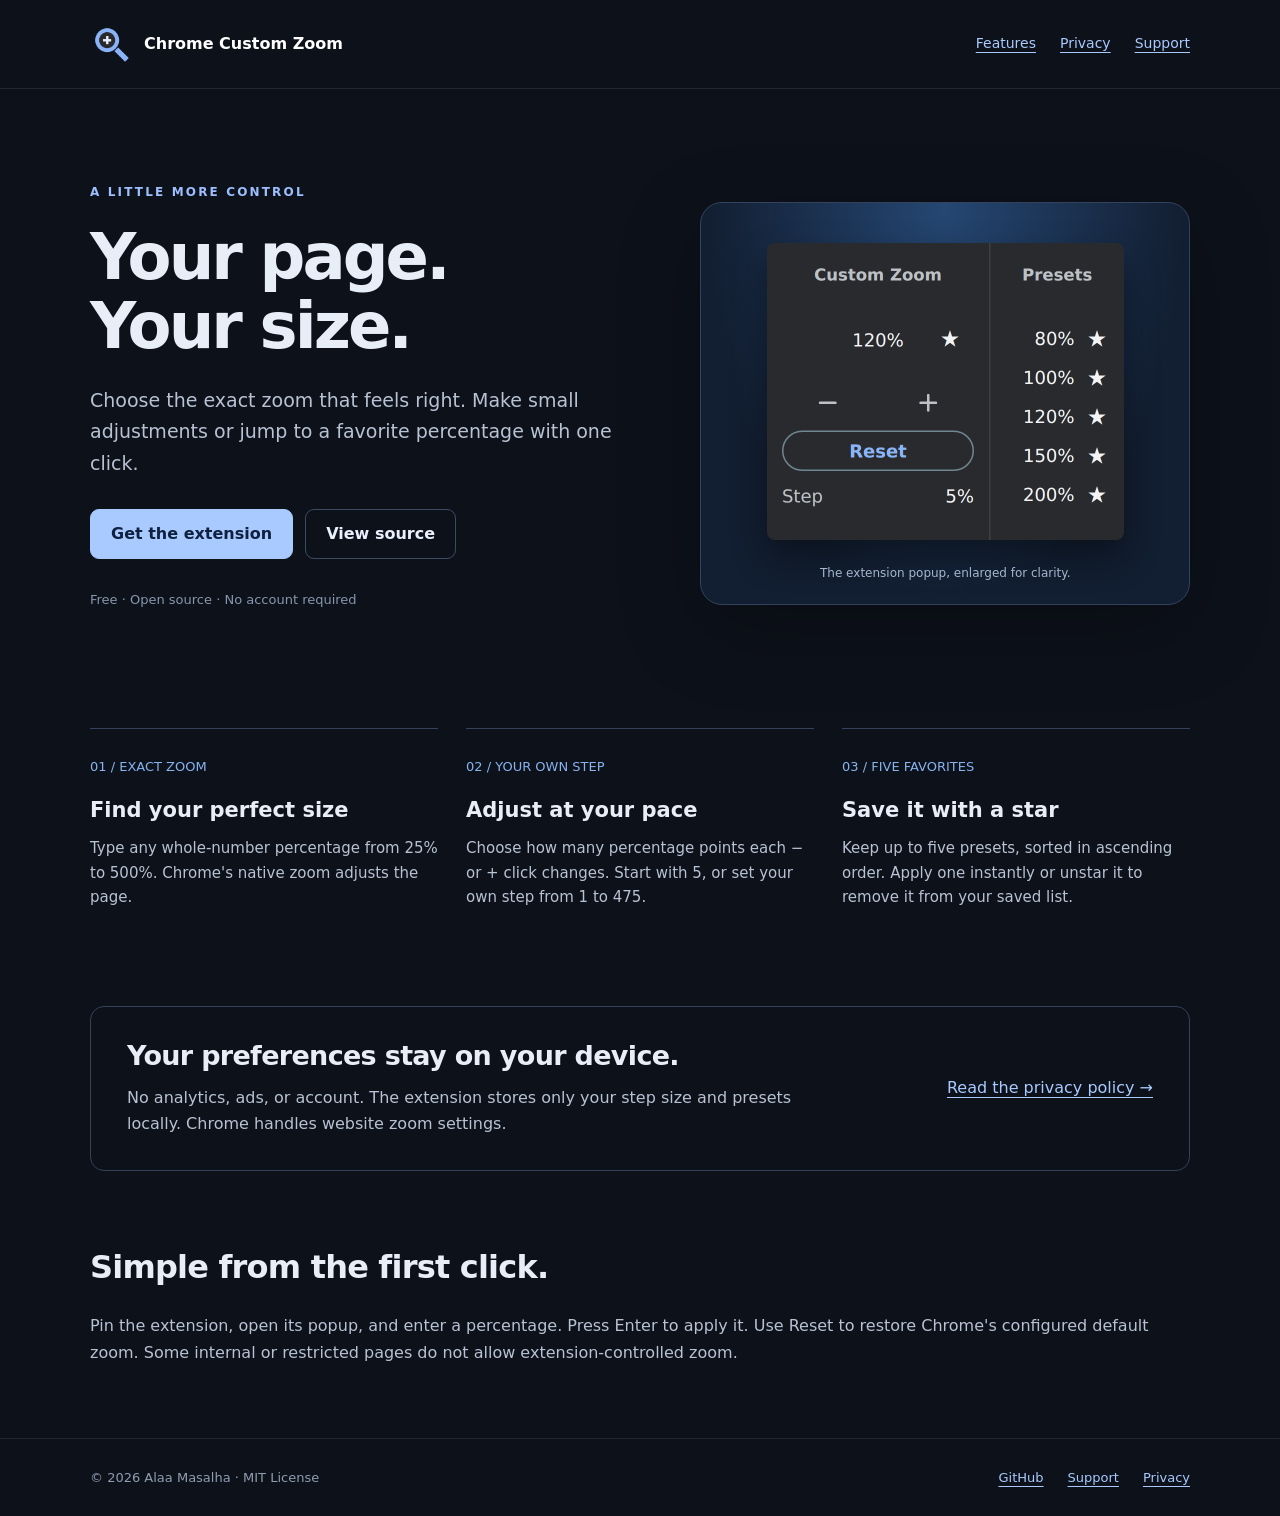
==== docs/index.html @ 572bd313 "Prepare Custom Zoom 1.1.1 for Chrome Web Store submission Update documentation and manifest metadata" ====
<!doctype html>
<html lang="en">
<head>
  <meta charset="utf-8">
  <meta name="viewport" content="width=device-width, initial-scale=1">
  <meta name="description" content="Exact page zoom, adjustable steps, and five favorite presets in a compact Chrome extension. Free, open source, and local.">
  <title>Chrome Custom Zoom — Your page, your size</title>
  <link rel="icon" type="image/png" href="assets/icon.png">
  <link rel="stylesheet" href="styles.css">
</head>
<body>
  <header><div class="wrap nav">
    <a class="brand" href="./"><img src="assets/icon.png" alt="" width="42" height="42"><span>Chrome Custom Zoom</span></a>
    <nav aria-label="Main navigation"><a href="#features">Features</a><a href="privacy.html">Privacy</a><a href="https://github.com/masalha-alaa/chrome-custom-zoom/issues">Support</a></nav>
  </div></header>
  <main>
    <section class="hero wrap">
      <div>
        <div class="eyebrow">A little more control</div>
        <h1>Your page.<br>Your size.</h1>
        <p class="lead">Choose the exact zoom that feels right. Make small adjustments or jump to a favorite percentage with one click.</p>
        <div class="buttons"><a class="button primary" href="https://github.com/masalha-alaa/chrome-custom-zoom#install-locally">Get the extension</a><a class="button" href="https://github.com/masalha-alaa/chrome-custom-zoom">View source</a></div>
        <p class="fine">Free · Open source · No account required</p>
      </div>
      <figure class="showcase"><img src="assets/popup.png" alt="The Custom Zoom popup at 120 percent, a 5 point step, and five sorted presets" width="714" height="594"><figcaption>The extension popup, enlarged for clarity.</figcaption></figure>
    </section>
    <section class="features wrap" id="features" aria-label="Features">
      <article class="card"><span class="number">01 / EXACT ZOOM</span><h3>Find your perfect size</h3><p>Type any whole-number percentage from 25% to 500%. Chrome's native zoom adjusts the page.</p></article>
      <article class="card"><span class="number">02 / YOUR OWN STEP</span><h3>Adjust at your pace</h3><p>Choose how many percentage points each − or + click changes. Start with 5, or set your own step from 1 to 475.</p></article>
      <article class="card"><span class="number">03 / FIVE FAVORITES</span><h3>Save it with a star</h3><p>Keep up to five presets, sorted in ascending order. Apply one instantly or unstar it to remove it from your saved list.</p></article>
    </section>
    <section class="privacy-callout wrap"><div><h2>Your preferences stay on your device.</h2><p>No analytics, ads, or account. The extension stores only your step size and presets locally. Chrome handles website zoom settings.</p></div><a href="privacy.html">Read the privacy policy →</a></section>
    <section class="wrap" style="padding-bottom:56px"><h2>Simple from the first click.</h2><p>Pin the extension, open its popup, and enter a percentage. Press Enter to apply it. Use Reset to restore Chrome's configured default zoom. Some internal or restricted pages do not allow extension-controlled zoom.</p></section>
  </main>
  <footer><div class="wrap footer-inner"><span>© 2026 Alaa Masalha · MIT License</span><div><a href="https://github.com/masalha-alaa/chrome-custom-zoom">GitHub</a><a href="https://github.com/masalha-alaa/chrome-custom-zoom/issues">Support</a><a href="privacy.html">Privacy</a></div></div></footer>
</body>
</html>
---- docs/styles.css ----
:root{color-scheme:dark;font:16px/1.65 system-ui,-apple-system,BlinkMacSystemFont,"Segoe UI",sans-serif;color:#e8eef7;background:#0d111a}*{box-sizing:border-box}body{margin:0}a{color:#a9caff;text-underline-offset:4px}a:hover{color:#fff}a:focus-visible{outline:2px solid #a9caff;outline-offset:5px}img{max-width:100%;height:auto}.wrap{width:min(1100px,calc(100% - 48px));margin:auto}header{border-bottom:1px solid #ffffff16}.nav{min-height:88px;display:flex;align-items:center;justify-content:space-between;gap:24px}.brand{display:flex;align-items:center;gap:12px;color:#fff;text-decoration:none;font-weight:650}.brand img{width:42px;height:42px}nav{display:flex;gap:24px;font-size:14px}.hero{display:grid;grid-template-columns:1.1fr 1fr;gap:72px;align-items:center;padding:94px 0 80px}.eyebrow{text-transform:uppercase;letter-spacing:.18em;font-size:12px;font-weight:700;color:#9dbfff}h1{font-size:clamp(40px,5.5vw,64px);line-height:1.08;letter-spacing:-.045em;margin:20px 0 24px}h2{font-size:32px;line-height:1.25;letter-spacing:-.025em}p{color:#b7c2d3}.lead{font-size:19px}.buttons{display:flex;flex-wrap:wrap;gap:12px;margin:30px 0}.button{display:inline-block;padding:11px 20px;border:1px solid #3c4b62;border-radius:9px;text-decoration:none;font-weight:600;color:#e9f1ff}.primary{color:#102140;background:#a9caff;border-color:#a9caff}.primary:hover{color:#102140;background:#c5dbff}.fine{font-size:13px;color:#8797ad}.showcase{padding:40px 26px 20px;border:1px solid #32435e;border-radius:22px;background:radial-gradient(ellipse at 50% 0,#254773,#121e31 70%);text-align:center;box-shadow:0 24px 80px #0004;margin:0}.showcase img{width:357px;border-radius:8px;box-shadow:0 16px 34px #0006}.showcase figcaption{margin:16px 0 0;color:#a5b7cf;font-size:12px}.features{display:grid;grid-template-columns:repeat(3,1fr);gap:28px;padding:24px 0 72px}.card{padding:24px 0;border-top:1px solid #33415a}.number{font-size:13px;color:#87b3ef}.card h3{font-size:21px;margin:14px 0 8px}.card p{margin:0;font-size:15px}.privacy-callout{margin-bottom:76px;padding:32px 36px;border:1px solid #33415a;border-radius:14px;display:flex;align-items:center;gap:32px;justify-content:space-between}.privacy-callout h2{margin:0 0 12px;font-size:27px}.privacy-callout p{margin:0;max-width:670px}.privacy-callout a{white-space:nowrap}footer{border-top:1px solid #ffffff16;font-size:13px;color:#8f9db0}.footer-inner{padding:28px 0;display:flex;justify-content:space-between;gap:20px;flex-wrap:wrap}.footer-inner div{display:flex;gap:24px}.policy{max-width:820px;padding:64px 0 88px}.policy h1{font-size:42px}.policy h2{font-size:24px;margin-top:36px}.policy li{color:#b7c2d3}.policy code{color:#d7e7ff;font-size:.9em}.policy p:first-of-type{color:#93a4bc;font-size:14px}@media(max-width:760px){.nav{align-items:flex-start;flex-direction:column;padding:20px 0;gap:12px}nav{gap:22px}.hero{grid-template-columns:1fr;gap:32px;padding:48px 0}.features{grid-template-columns:1fr;gap:0;padding-bottom:36px}.privacy-callout{flex-direction:column;align-items:flex-start;padding:24px;margin-bottom:40px}.policy{padding-top:32px}.policy h1{font-size:34px}.showcase{padding:28px 20px 18px}.wrap{width:calc(100% - 36px)}}
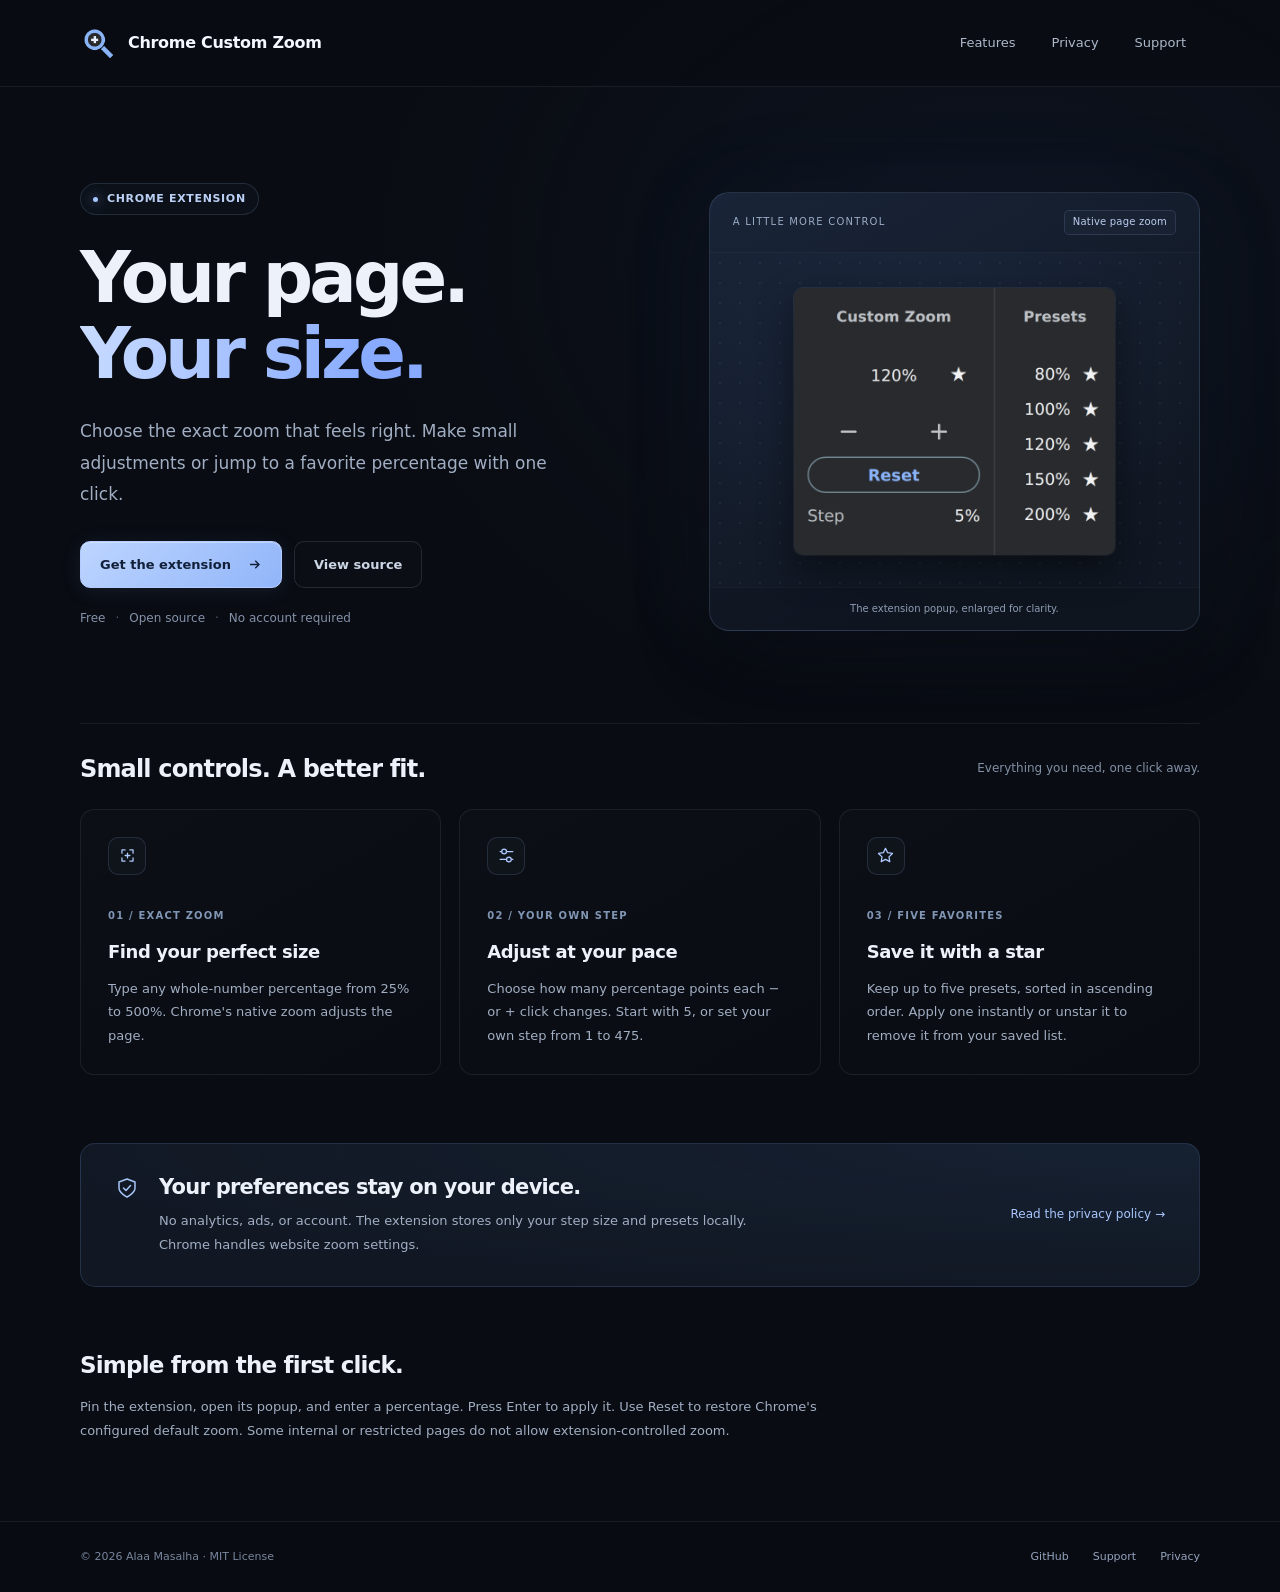
==== commit 6cf2d60a: "Polish website with a refined dark theme Add near-black surfaces, soft blue accents, responsive feat" ====
--- a/docs/index.html
+++ b/docs/index.html
@@ -16,21 +16,22 @@
   <main>
     <section class="hero wrap">
       <div>
-        <div class="eyebrow">A little more control</div>
-        <h1>Your page.<br>Your size.</h1>
+        <div class="eyebrow">CHROME EXTENSION</div>
+        <h1>Your page.<br><span>Your size.</span></h1>
         <p class="lead">Choose the exact zoom that feels right. Make small adjustments or jump to a favorite percentage with one click.</p>
-        <div class="buttons"><a class="button primary" href="https://github.com/masalha-alaa/chrome-custom-zoom#install-locally">Get the extension</a><a class="button" href="https://github.com/masalha-alaa/chrome-custom-zoom">View source</a></div>
-        <p class="fine">Free · Open source · No account required</p>
+        <div class="buttons"><a class="button primary" href="https://github.com/masalha-alaa/chrome-custom-zoom#install-locally">Get the extension <svg viewBox="0 0 20 20" aria-hidden="true"><path d="M4 10h12M11 5l5 5-5 5"/></svg></a><a class="button" href="https://github.com/masalha-alaa/chrome-custom-zoom">View source</a></div>
+        <p class="fine"><span>Free</span><span>Open source</span><span>No account required</span></p>
       </div>
-      <figure class="showcase"><img src="assets/popup.png" alt="The Custom Zoom popup at 120 percent, a 5 point step, and five sorted presets" width="714" height="594"><figcaption>The extension popup, enlarged for clarity.</figcaption></figure>
+      <figure class="showcase"><div class="showcase-top"><span>A LITTLE MORE CONTROL</span><span>Native page zoom</span></div><div class="popup-stage"><img src="assets/popup.png" alt="The Custom Zoom popup at 120 percent, a 5 point step, and five sorted presets" width="714" height="594"></div><figcaption>The extension popup, enlarged for clarity.</figcaption></figure>
     </section>
+    <div class="wrap section-heading"><h2>Small controls. A better fit.</h2><p>Everything you need, one click away.</p></div>
     <section class="features wrap" id="features" aria-label="Features">
-      <article class="card"><span class="number">01 / EXACT ZOOM</span><h3>Find your perfect size</h3><p>Type any whole-number percentage from 25% to 500%. Chrome's native zoom adjusts the page.</p></article>
-      <article class="card"><span class="number">02 / YOUR OWN STEP</span><h3>Adjust at your pace</h3><p>Choose how many percentage points each − or + click changes. Start with 5, or set your own step from 1 to 475.</p></article>
-      <article class="card"><span class="number">03 / FIVE FAVORITES</span><h3>Save it with a star</h3><p>Keep up to five presets, sorted in ascending order. Apply one instantly or unstar it to remove it from your saved list.</p></article>
+      <article class="card"><div class="feature-icon"><svg viewBox="0 0 24 24" aria-hidden="true"><path d="M5 9V5h4m6 0h4v4m0 6v4h-4m-6 0H5v-4"/><path d="M9 12h6m-3-3v6"/></svg></div><span class="number">01 / EXACT ZOOM</span><h3>Find your perfect size</h3><p>Type any whole-number percentage from 25% to 500%. Chrome's native zoom adjusts the page.</p></article>
+      <article class="card"><div class="feature-icon"><svg viewBox="0 0 24 24" aria-hidden="true"><path d="M4 7h16M4 17h16"/><circle cx="9" cy="7" r="3" fill="#141d2d"/><circle cx="15" cy="17" r="3" fill="#141d2d"/></svg></div><span class="number">02 / YOUR OWN STEP</span><h3>Adjust at your pace</h3><p>Choose how many percentage points each − or + click changes. Start with 5, or set your own step from 1 to 475.</p></article>
+      <article class="card"><div class="feature-icon"><svg viewBox="0 0 24 24" aria-hidden="true"><path d="m12 3 2.7 5.5 6.1.9-4.4 4.3 1 6.1-5.4-2.9-5.4 2.9 1-6.1-4.4-4.3 6.1-.9Z"/></svg></div><span class="number">03 / FIVE FAVORITES</span><h3>Save it with a star</h3><p>Keep up to five presets, sorted in ascending order. Apply one instantly or unstar it to remove it from your saved list.</p></article>
     </section>
-    <section class="privacy-callout wrap"><div><h2>Your preferences stay on your device.</h2><p>No analytics, ads, or account. The extension stores only your step size and presets locally. Chrome handles website zoom settings.</p></div><a href="privacy.html">Read the privacy policy →</a></section>
-    <section class="wrap" style="padding-bottom:56px"><h2>Simple from the first click.</h2><p>Pin the extension, open its popup, and enter a percentage. Press Enter to apply it. Use Reset to restore Chrome's configured default zoom. Some internal or restricted pages do not allow extension-controlled zoom.</p></section>
+    <section class="privacy-callout wrap"><div class="privacy-copy"><svg viewBox="0 0 24 24" aria-hidden="true"><path d="M12 3 4 6v6c0 5 8 9 8 9s8-4 8-9V6Z"/><path d="m8.5 12 2.5 2.5 4.5-5"/></svg><div><h2>Your preferences stay on your device.</h2><p>No analytics, ads, or account. The extension stores only your step size and presets locally. Chrome handles website zoom settings.</p></div></div><a href="privacy.html">Read the privacy policy →</a></section>
+    <section class="wrap getting-started"><h2>Simple from the first click.</h2><p>Pin the extension, open its popup, and enter a percentage. Press Enter to apply it. Use Reset to restore Chrome's configured default zoom. Some internal or restricted pages do not allow extension-controlled zoom.</p></section>
   </main>
   <footer><div class="wrap footer-inner"><span>© 2026 Alaa Masalha · MIT License</span><div><a href="https://github.com/masalha-alaa/chrome-custom-zoom">GitHub</a><a href="https://github.com/masalha-alaa/chrome-custom-zoom/issues">Support</a><a href="privacy.html">Privacy</a></div></div></footer>
 </body>
--- a/docs/styles.css
+++ b/docs/styles.css
@@ -1 +1,120 @@
-:root{color-scheme:dark;font:16px/1.65 system-ui,-apple-system,BlinkMacSystemFont,"Segoe UI",sans-serif;color:#e8eef7;background:#0d111a}*{box-sizing:border-box}body{margin:0}a{color:#a9caff;text-underline-offset:4px}a:hover{color:#fff}a:focus-visible{outline:2px solid #a9caff;outline-offset:5px}img{max-width:100%;height:auto}.wrap{width:min(1100px,calc(100% - 48px));margin:auto}header{border-bottom:1px solid #ffffff16}.nav{min-height:88px;display:flex;align-items:center;justify-content:space-between;gap:24px}.brand{display:flex;align-items:center;gap:12px;color:#fff;text-decoration:none;font-weight:650}.brand img{width:42px;height:42px}nav{display:flex;gap:24px;font-size:14px}.hero{display:grid;grid-template-columns:1.1fr 1fr;gap:72px;align-items:center;padding:94px 0 80px}.eyebrow{text-transform:uppercase;letter-spacing:.18em;font-size:12px;font-weight:700;color:#9dbfff}h1{font-size:clamp(40px,5.5vw,64px);line-height:1.08;letter-spacing:-.045em;margin:20px 0 24px}h2{font-size:32px;line-height:1.25;letter-spacing:-.025em}p{color:#b7c2d3}.lead{font-size:19px}.buttons{display:flex;flex-wrap:wrap;gap:12px;margin:30px 0}.button{display:inline-block;padding:11px 20px;border:1px solid #3c4b62;border-radius:9px;text-decoration:none;font-weight:600;color:#e9f1ff}.primary{color:#102140;background:#a9caff;border-color:#a9caff}.primary:hover{color:#102140;background:#c5dbff}.fine{font-size:13px;color:#8797ad}.showcase{padding:40px 26px 20px;border:1px solid #32435e;border-radius:22px;background:radial-gradient(ellipse at 50% 0,#254773,#121e31 70%);text-align:center;box-shadow:0 24px 80px #0004;margin:0}.showcase img{width:357px;border-radius:8px;box-shadow:0 16px 34px #0006}.showcase figcaption{margin:16px 0 0;color:#a5b7cf;font-size:12px}.features{display:grid;grid-template-columns:repeat(3,1fr);gap:28px;padding:24px 0 72px}.card{padding:24px 0;border-top:1px solid #33415a}.number{font-size:13px;color:#87b3ef}.card h3{font-size:21px;margin:14px 0 8px}.card p{margin:0;font-size:15px}.privacy-callout{margin-bottom:76px;padding:32px 36px;border:1px solid #33415a;border-radius:14px;display:flex;align-items:center;gap:32px;justify-content:space-between}.privacy-callout h2{margin:0 0 12px;font-size:27px}.privacy-callout p{margin:0;max-width:670px}.privacy-callout a{white-space:nowrap}footer{border-top:1px solid #ffffff16;font-size:13px;color:#8f9db0}.footer-inner{padding:28px 0;display:flex;justify-content:space-between;gap:20px;flex-wrap:wrap}.footer-inner div{display:flex;gap:24px}.policy{max-width:820px;padding:64px 0 88px}.policy h1{font-size:42px}.policy h2{font-size:24px;margin-top:36px}.policy li{color:#b7c2d3}.policy code{color:#d7e7ff;font-size:.9em}.policy p:first-of-type{color:#93a4bc;font-size:14px}@media(max-width:760px){.nav{align-items:flex-start;flex-direction:column;padding:20px 0;gap:12px}nav{gap:22px}.hero{grid-template-columns:1fr;gap:32px;padding:48px 0}.features{grid-template-columns:1fr;gap:0;padding-bottom:36px}.privacy-callout{flex-direction:column;align-items:flex-start;padding:24px;margin-bottom:40px}.policy{padding-top:32px}.policy h1{font-size:34px}.showcase{padding:28px 20px 18px}.wrap{width:calc(100% - 36px)}}
+:root {
+  color-scheme: dark;
+  font: 16px/1.65 system-ui, -apple-system, BlinkMacSystemFont, "Segoe UI", sans-serif;
+  color: #edf1f9;
+  background: #090c12;
+  --muted: #a1aec3;
+  --line: #ffffff12;
+  --accent: #a8c6ff;
+}
+* { box-sizing: border-box; }
+html { scroll-behavior: smooth; scroll-padding-top: 28px; }
+body {
+  margin: 0;
+  background: radial-gradient(ellipse 850px 650px at 78% 16%, #253b6b26, transparent 75%), #090c12;
+}
+::selection { background: #648bdc55; color: #fff; }
+a { color: var(--accent); text-underline-offset: 5px; transition: color .2s, background .2s, border-color .2s; }
+a:hover { color: #e1eaff; }
+a:focus-visible { outline: 2px solid var(--accent); outline-offset: 5px; border-radius: 4px; }
+img { max-width: 100%; height: auto; }
+.wrap { width: min(1120px, calc(100% - 64px)); margin: auto; }
+header { border-bottom: 1px solid var(--line); background: #090c12d9; }
+.nav { min-height: 86px; display: flex; align-items: center; justify-content: space-between; gap: 24px; }
+.brand { display: flex; align-items: center; gap: 12px; color: #f4f7ff; text-decoration: none; font-size: 16px; font-weight: 650; letter-spacing: -.3px; }
+.brand img { width: 36px; height: 36px; }
+nav { display: flex; gap: 8px; font-size: 13px; }
+nav a { color: #aeb9ca; text-decoration: none; padding: 8px 14px; border-radius: 8px; }
+nav a:hover { background: #ffffff08; color: #fff; }
+.hero { display: grid; grid-template-columns: 1.15fr 1fr; gap: 64px; align-items: center; padding: 96px 0 82px; }
+.eyebrow { display: inline-flex; align-items: center; gap: 9px; padding: 6px 12px; border: 1px solid #a8c6ff26; border-radius: 99px; color: #bbd0f5; background: #8caeff08; font-size: 11px; font-weight: 550; letter-spacing: .06em; }
+.eyebrow::before { content: ""; width: 5px; height: 5px; border-radius: 50%; background: #a8c6ff; box-shadow: 0 0 12px #7d9ee6; }
+h1 { font-size: clamp(48px, 5.5vw, 72px); line-height: 1.08; letter-spacing: -.055em; font-weight: 650; margin: 25px 0 24px; }
+.hero h1 span { color: #a8c6ff; background: linear-gradient(100deg, #c9dcff, #87aaff 85%); background-clip: text; -webkit-text-fill-color: transparent; }
+h2 { font-size: 30px; line-height: 1.25; letter-spacing: -.035em; font-weight: 600; }
+p { color: var(--muted); }
+.lead { max-width: 475px; font-size: 17px; line-height: 1.85; }
+.buttons { display: flex; flex-wrap: wrap; gap: 12px; margin: 30px 0 21px; }
+.button { display: inline-flex; align-items: center; justify-content: center; gap: 16px; padding: 12px 19px; border: 1px solid #ffffff1b; border-radius: 10px; text-decoration: none; font-size: 13px; font-weight: 600; color: #ccd6e6; background: #ffffff03; }
+.button:hover { border-color: #7187ae; background: #ffffff07; color: #f2f6ff; }
+.primary { color: #12203a; background: linear-gradient(135deg, #bdd5ff, #91b5f9); border-color: #b4ccff; box-shadow: 0 3px 20px #6588db20, inset 0 1px #ffffff50; }
+.primary:hover { color: #0c1931; border-color: #dce7ff; background: #c6dbff; }
+.button svg { width: 15px; height: 15px; fill: none; stroke: currentColor; stroke-width: 1.8; }
+.fine { font-size: 12px; color: #8492aa; display: flex; align-items: center; flex-wrap: wrap; gap: 10px; }
+.fine span + span::before { content: "·"; margin-right: 10px; color: #4c5a72; }
+.showcase { position: relative; padding: 0; border: 1px solid #a8c6ff22; border-radius: 20px; background: linear-gradient(150deg, #192438, #101722 75%); box-shadow: 0 24px 70px #0005, 0 0 100px #547bc414; margin: 0; overflow: hidden; }
+.showcase-top { display: flex; justify-content: space-between; align-items: center; padding: 17px 23px; border-bottom: 1px solid #ffffff09; font-size: 10px; letter-spacing: .12em; color: #9bacc6; }
+.showcase-top span:last-child { color: #bbcced; letter-spacing: .02em; padding: 3px 8px; border: 1px solid #a8c6ff23; border-radius: 5px; background: #a8c6ff08; }
+.popup-stage { display: grid; place-items: center; padding: 35px 38px 32px; background-image: radial-gradient(circle, #9abafa12 1px, transparent 1px), radial-gradient(ellipse at 50% 30%, #314b792a, transparent 80%); background-size: 20px 20px, auto; }
+.showcase img { width: 321px; border-radius: 9px; box-shadow: 0 14px 36px #0007, 0 0 0 1px #ffffff12; }
+.showcase figcaption { margin: 0; padding: 13px 20px; color: #8e9db5; font-size: 10px; text-align: center; border-top: 1px solid #ffffff08; background: #080c1226; }
+.section-heading { display: flex; align-items: center; justify-content: space-between; gap: 20px; border-top: 1px solid var(--line); padding-top: 30px; }
+.section-heading h2 { margin: 0; font-size: 24px; }
+.section-heading p { margin: 0; font-size: 12px; color: #8290a6; }
+.features { display: grid; grid-template-columns: repeat(3, 1fr); gap: 18px; padding: 25px 0 68px; }
+.card { padding: 27px; border: 1px solid var(--line); border-radius: 14px; background: linear-gradient(150deg, #ffffff04, #ffffff01); transition: border-color .2s, background .2s; }
+.card:hover { border-color: #8babdf35; background: #a8c6ff05; }
+.feature-icon { display: grid; place-items: center; width: 38px; height: 38px; margin-bottom: 26px; border: 1px solid #a8c6ff25; border-radius: 10px; color: #afcaff; background: #a8c6ff07; }
+.feature-icon svg { width: 19px; height: 19px; fill: none; stroke: currentColor; stroke-width: 1.6; stroke-linecap: round; stroke-linejoin: round; }
+.number { font-size: 10px; font-weight: 600; letter-spacing: .12em; color: #8196b5; }
+.card h3 { font-size: 18px; font-weight: 550; letter-spacing: -.025em; margin: 10px 0 10px; }
+.card p { margin: 0; font-size: 13px; line-height: 1.8; }
+.privacy-callout { position: relative; margin-bottom: 64px; padding: 30px 34px; border: 1px solid #7ba2e82b; border-radius: 15px; background: radial-gradient(ellipse at 100% 0, #416ba31b, transparent 75%), #111824; display: flex; align-items: center; gap: 26px; justify-content: space-between; }
+.privacy-copy { display: flex; align-items: flex-start; gap: 20px; }
+.privacy-copy > svg { flex: 0 0 24px; width: 24px; height: 24px; margin-top: 2px; fill: none; stroke: #a7c4f7; stroke-width: 1.5; stroke-linecap: round; stroke-linejoin: round; }
+.privacy-callout h2 { margin: 0 0 9px; font-size: 21px; }
+.privacy-callout p { margin: 0; max-width: 615px; font-size: 13px; line-height: 1.8; }
+.privacy-callout > a { white-space: nowrap; font-size: 12px; text-decoration: none; }
+.getting-started { padding-bottom: 64px; max-width: 770px; margin-left: max(32px, calc((100% - 1120px) / 2)); }
+.getting-started h2 { font-size: 23px; margin-bottom: 15px; }
+.getting-started p { font-size: 13px; line-height: 1.9; }
+footer { border-top: 1px solid var(--line); font-size: 11px; color: #78879e; background: #070a103d; }
+.footer-inner { padding: 26px 0; display: flex; justify-content: space-between; gap: 20px; flex-wrap: wrap; }
+.footer-inner div { display: flex; gap: 24px; }
+footer a { color: #94a3bd; text-decoration: none; }
+.policy { max-width: 820px; padding: 64px 38px 80px; margin-top: 40px; margin-bottom: 64px; border: 1px solid var(--line); border-radius: 18px; background: linear-gradient(140deg, #131b29a3, #0c111ac4); box-shadow: 0 25px 65px #0002; }
+.policy h1 { font-size: 39px; margin-top: 0; }
+.policy h2 { font-size: 21px; margin-top: 35px; padding-top: 25px; border-top: 1px solid var(--line); }
+.policy p, .policy li { color: #adbad0; font-size: 14px; line-height: 1.9; }
+.policy code { padding: 2px 5px; border-radius: 4px; background: #a8c6ff09; color: #c3d6f7; font-size: .9em; overflow-wrap: anywhere; }
+.policy p:first-of-type { color: #788eac; font-size: 12px; }
+@media (max-width: 880px) {
+  .hero { gap: 30px; padding: 66px 0; }
+  h1 { font-size: 56px; }
+  .popup-stage { padding: 28px 24px; }
+  .card { padding: 23px; }
+  .privacy-callout { align-items: flex-start; flex-direction: column; }
+}
+@media (max-width: 640px) {
+  .wrap { width: calc(100% - 36px); }
+  .nav { align-items: flex-start; flex-direction: column; padding: 17px 0 12px; gap: 12px; }
+  .brand { font-size: 14px; }
+  .brand img { width: 31px; height: 31px; }
+  nav { gap: 4px; margin-left: -10px; }
+  nav a { padding: 6px 10px; font-size: 12px; }
+  .hero { grid-template-columns: 1fr; gap: 34px; padding: 40px 0 44px; }
+  h1 { font-size: 53px; }
+  .lead { font-size: 15px; }
+  .buttons { gap: 10px; }
+  .button { padding: 11px 15px; font-size: 12px; }
+  .showcase { max-width: 460px; width: 100%; }
+  .popup-stage { padding: 28px 36px; }
+  .section-heading { align-items: flex-start; flex-direction: column; gap: 8px; padding-top: 24px; }
+  .section-heading h2 { font-size: 21px; }
+  .features { grid-template-columns: 1fr; gap: 14px; padding: 22px 0 36px; }
+  .feature-icon { margin-bottom: 18px; }
+  .privacy-callout { padding: 24px; gap: 21px; margin-bottom: 36px; }
+  .privacy-copy { gap: 14px; }
+  .privacy-callout h2 { font-size: 19px; }
+  .getting-started { margin: auto; padding-bottom: 35px; }
+  .getting-started h2 { font-size: 21px; }
+  .policy { padding: 30px 23px; margin-top: 25px; margin-bottom: 35px; }
+  .policy h1 { font-size: 31px; }
+  .policy h2 { font-size: 20px; }
+  .policy p, .policy li { font-size: 13px; }
+  .footer-inner { padding: 23px 0; gap: 17px; }
+}
+@media (prefers-reduced-motion: reduce) {
+  html { scroll-behavior: auto; }
+  a, .card { transition: none; }
+}
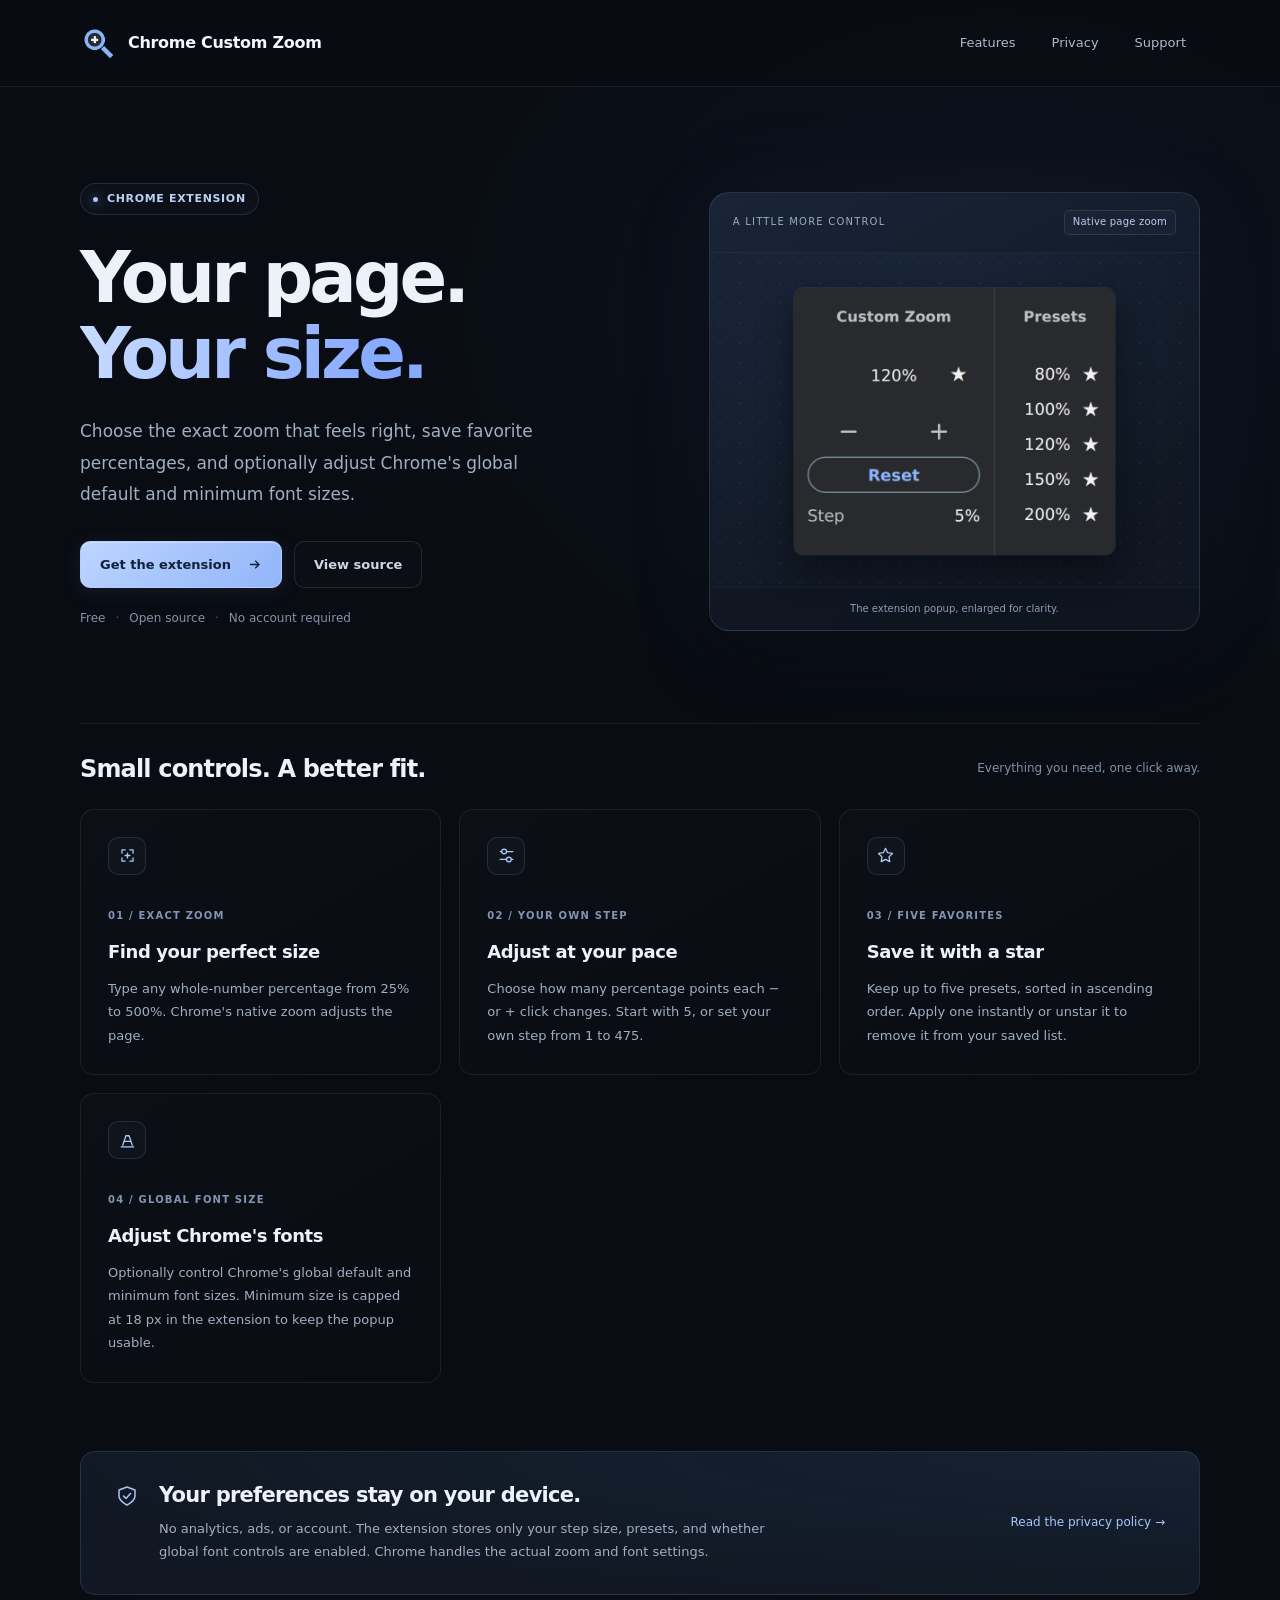
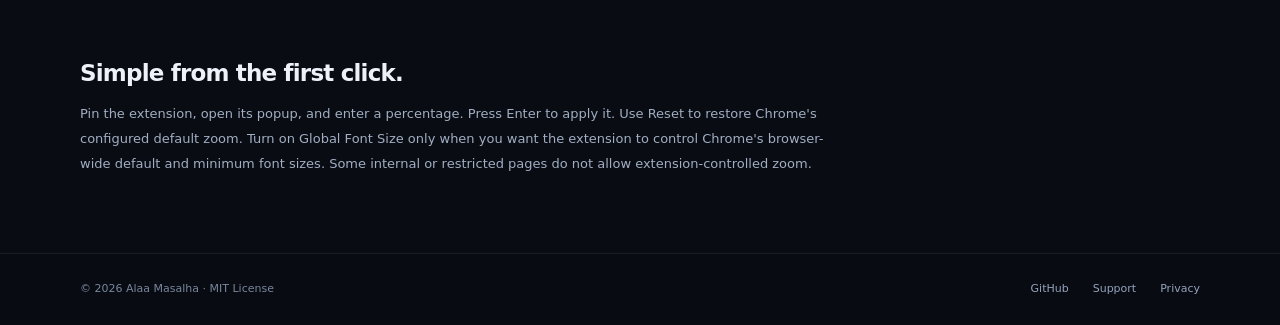
==== commit 886bb954: "Update website for global font size controls" ====
--- a/docs/index.html
+++ b/docs/index.html
@@ -3,7 +3,7 @@
 <head>
   <meta charset="utf-8">
   <meta name="viewport" content="width=device-width, initial-scale=1">
-  <meta name="description" content="Exact page zoom, adjustable steps, and five favorite presets in a compact Chrome extension. Free, open source, and local.">
+  <meta name="description" content="Exact page zoom, adjustable steps, five favorite presets, and optional global font-size controls in a compact Chrome extension. Free, open source, and local.">
   <title>Chrome Custom Zoom — Your page, your size</title>
   <link rel="icon" type="image/png" href="assets/icon.png">
   <link rel="stylesheet" href="styles.css">
@@ -18,7 +18,7 @@
       <div>
         <div class="eyebrow">CHROME EXTENSION</div>
         <h1>Your page.<br><span>Your size.</span></h1>
-        <p class="lead">Choose the exact zoom that feels right. Make small adjustments or jump to a favorite percentage with one click.</p>
+        <p class="lead">Choose the exact zoom that feels right, save favorite percentages, and optionally adjust Chrome&#x27;s global default and minimum font sizes.</p>
         <div class="buttons"><a class="button primary" href="https://github.com/masalha-alaa/chrome-custom-zoom#install-locally">Get the extension <svg viewBox="0 0 20 20" aria-hidden="true"><path d="M4 10h12M11 5l5 5-5 5"/></svg></a><a class="button" href="https://github.com/masalha-alaa/chrome-custom-zoom">View source</a></div>
         <p class="fine"><span>Free</span><span>Open source</span><span>No account required</span></p>
       </div>
@@ -29,9 +29,10 @@
       <article class="card"><div class="feature-icon"><svg viewBox="0 0 24 24" aria-hidden="true"><path d="M5 9V5h4m6 0h4v4m0 6v4h-4m-6 0H5v-4"/><path d="M9 12h6m-3-3v6"/></svg></div><span class="number">01 / EXACT ZOOM</span><h3>Find your perfect size</h3><p>Type any whole-number percentage from 25% to 500%. Chrome's native zoom adjusts the page.</p></article>
       <article class="card"><div class="feature-icon"><svg viewBox="0 0 24 24" aria-hidden="true"><path d="M4 7h16M4 17h16"/><circle cx="9" cy="7" r="3" fill="#141d2d"/><circle cx="15" cy="17" r="3" fill="#141d2d"/></svg></div><span class="number">02 / YOUR OWN STEP</span><h3>Adjust at your pace</h3><p>Choose how many percentage points each − or + click changes. Start with 5, or set your own step from 1 to 475.</p></article>
       <article class="card"><div class="feature-icon"><svg viewBox="0 0 24 24" aria-hidden="true"><path d="m12 3 2.7 5.5 6.1.9-4.4 4.3 1 6.1-5.4-2.9-5.4 2.9 1-6.1-4.4-4.3 6.1-.9Z"/></svg></div><span class="number">03 / FIVE FAVORITES</span><h3>Save it with a star</h3><p>Keep up to five presets, sorted in ascending order. Apply one instantly or unstar it to remove it from your saved list.</p></article>
+      <article class="card"><div class="feature-icon"><svg viewBox="0 0 24 24" aria-hidden="true"><path d="M6 18 10 6h4l4 12M8 13h8"/><path d="M4 20h16"/></svg></div><span class="number">04 / GLOBAL FONT SIZE</span><h3>Adjust Chrome&#x27;s fonts</h3><p>Optionally control Chrome&#x27;s global default and minimum font sizes. Minimum size is capped at 18 px in the extension to keep the popup usable.</p></article>
     </section>
-    <section class="privacy-callout wrap"><div class="privacy-copy"><svg viewBox="0 0 24 24" aria-hidden="true"><path d="M12 3 4 6v6c0 5 8 9 8 9s8-4 8-9V6Z"/><path d="m8.5 12 2.5 2.5 4.5-5"/></svg><div><h2>Your preferences stay on your device.</h2><p>No analytics, ads, or account. The extension stores only your step size and presets locally. Chrome handles website zoom settings.</p></div></div><a href="privacy.html">Read the privacy policy →</a></section>
-    <section class="wrap getting-started"><h2>Simple from the first click.</h2><p>Pin the extension, open its popup, and enter a percentage. Press Enter to apply it. Use Reset to restore Chrome's configured default zoom. Some internal or restricted pages do not allow extension-controlled zoom.</p></section>
+    <section class="privacy-callout wrap"><div class="privacy-copy"><svg viewBox="0 0 24 24" aria-hidden="true"><path d="M12 3 4 6v6c0 5 8 9 8 9s8-4 8-9V6Z"/><path d="m8.5 12 2.5 2.5 4.5-5"/></svg><div><h2>Your preferences stay on your device.</h2><p>No analytics, ads, or account. The extension stores only your step size, presets, and whether global font controls are enabled. Chrome handles the actual zoom and font settings.</p></div></div><a href="privacy.html">Read the privacy policy →</a></section>
+    <section class="wrap getting-started"><h2>Simple from the first click.</h2><p>Pin the extension, open its popup, and enter a percentage. Press Enter to apply it. Use Reset to restore Chrome&#x27;s configured default zoom. Turn on Global Font Size only when you want the extension to control Chrome&#x27;s browser-wide default and minimum font sizes. Some internal or restricted pages do not allow extension-controlled zoom.</p></section>
   </main>
   <footer><div class="wrap footer-inner"><span>© 2026 Alaa Masalha · MIT License</span><div><a href="https://github.com/masalha-alaa/chrome-custom-zoom">GitHub</a><a href="https://github.com/masalha-alaa/chrome-custom-zoom/issues">Support</a><a href="privacy.html">Privacy</a></div></div></footer>
 </body>
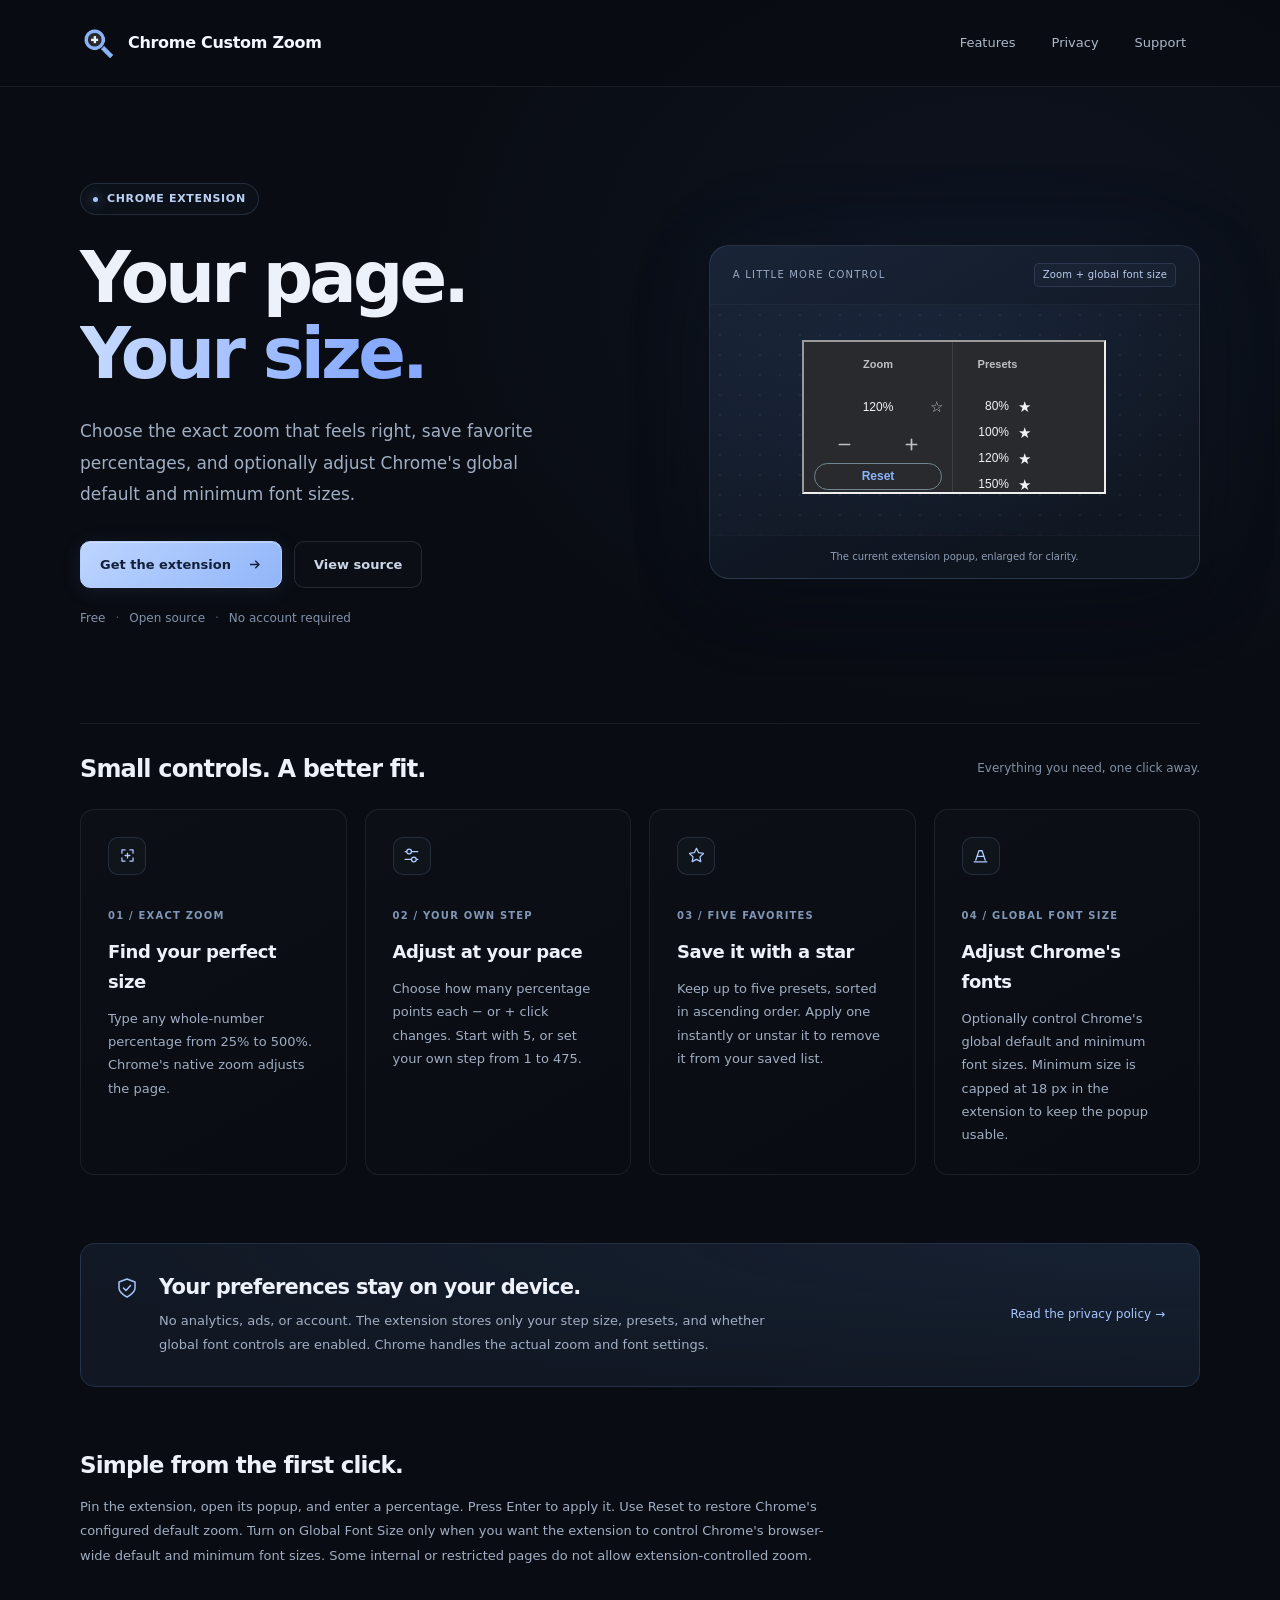
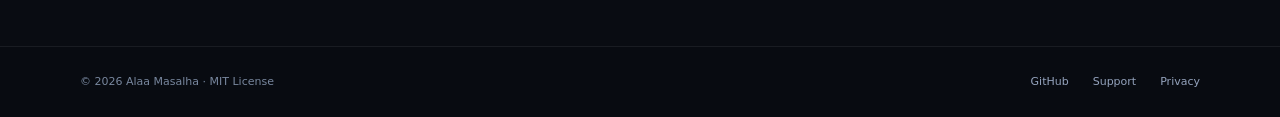
==== commit 78478aec: "Show current popup with global font size controls" ====
--- a/docs/index.html
+++ b/docs/index.html
@@ -22,7 +22,7 @@
         <div class="buttons"><a class="button primary" href="https://github.com/masalha-alaa/chrome-custom-zoom#install-locally">Get the extension <svg viewBox="0 0 20 20" aria-hidden="true"><path d="M4 10h12M11 5l5 5-5 5"/></svg></a><a class="button" href="https://github.com/masalha-alaa/chrome-custom-zoom">View source</a></div>
         <p class="fine"><span>Free</span><span>Open source</span><span>No account required</span></p>
       </div>
-      <figure class="showcase"><div class="showcase-top"><span>A LITTLE MORE CONTROL</span><span>Native page zoom</span></div><div class="popup-stage"><img src="assets/popup.png" alt="The Custom Zoom popup at 120 percent, a 5 point step, and five sorted presets" width="714" height="594"></div><figcaption>The extension popup, enlarged for clarity.</figcaption></figure>
+      <figure class="showcase"><div class="showcase-top"><span>A LITTLE MORE CONTROL</span><span>Zoom + global font size</span></div><div class="popup-stage"><div class="popup-preview"><iframe src="mockups/global-font-size.html" title="Current Chrome Custom Zoom popup with zoom presets and global font-size controls" tabindex="-1"></iframe></div></div><figcaption>The current extension popup, enlarged for clarity.</figcaption></figure>
     </section>
     <div class="wrap section-heading"><h2>Small controls. A better fit.</h2><p>Everything you need, one click away.</p></div>
     <section class="features wrap" id="features" aria-label="Features">
--- a/docs/styles.css
+++ b/docs/styles.css
@@ -51,7 +51,7 @@
 .section-heading { display: flex; align-items: center; justify-content: space-between; gap: 20px; border-top: 1px solid var(--line); padding-top: 30px; }
 .section-heading h2 { margin: 0; font-size: 24px; }
 .section-heading p { margin: 0; font-size: 12px; color: #8290a6; }
-.features { display: grid; grid-template-columns: repeat(3, 1fr); gap: 18px; padding: 25px 0 68px; }
+.features { display: grid; grid-template-columns: repeat(4, 1fr); gap: 18px; padding: 25px 0 68px; }
 .card { padding: 27px; border: 1px solid var(--line); border-radius: 14px; background: linear-gradient(150deg, #ffffff04, #ffffff01); transition: border-color .2s, background .2s; }
 .card:hover { border-color: #8babdf35; background: #a8c6ff05; }
 .feature-icon { display: grid; place-items: center; width: 38px; height: 38px; margin-bottom: 26px; border: 1px solid #a8c6ff25; border-radius: 10px; color: #afcaff; background: #a8c6ff07; }
@@ -80,6 +80,7 @@
 .policy p:first-of-type { color: #788eac; font-size: 12px; }
 @media (max-width: 880px) {
   .hero { gap: 30px; padding: 66px 0; }
+  .features { grid-template-columns: repeat(2, 1fr); }
   h1 { font-size: 56px; }
   .popup-stage { padding: 28px 24px; }
   .card { padding: 23px; }
